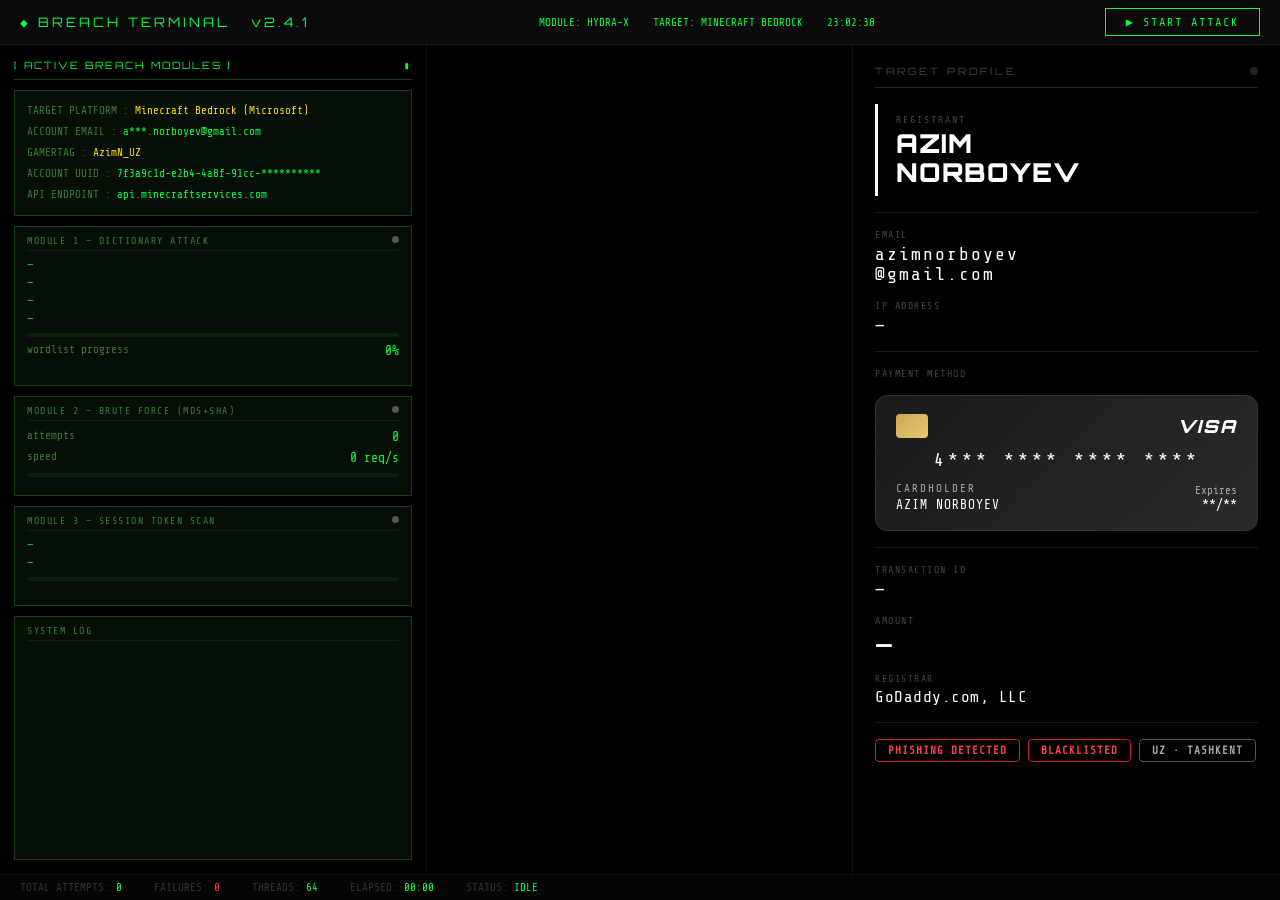
==== Umid/crack_panel.html @ a565247e "Umid: brute force crack panel web app qo'shildi Serial sahna uchun — 3 qismli ekran: chap tomonida M" ====
<!DOCTYPE html>
<html lang="en">
<head>
  <meta charset="UTF-8" />
  <meta name="viewport" content="width=device-width, initial-scale=1.0" />
  <title>BREACH TERMINAL v2.4</title>
  <style>
    @import url('https://fonts.googleapis.com/css2?family=Share+Tech+Mono&family=Orbitron:wght@700;900&display=swap');

    * { margin: 0; padding: 0; box-sizing: border-box; }

    body {
      background: #000;
      color: #00ff41;
      font-family: 'Share Tech Mono', 'Courier New', monospace;
      height: 100vh;
      overflow: hidden;
      display: flex;
      flex-direction: column;
    }

    /* ── TOP BAR ── */
    .topbar {
      background: #0a0a0a;
      border-bottom: 1px solid #1a1a1a;
      padding: 8px 20px;
      display: flex;
      align-items: center;
      justify-content: space-between;
      flex-shrink: 0;
    }

    .topbar-title {
      font-family: 'Orbitron', monospace;
      font-size: 13px;
      color: #00ff41;
      letter-spacing: 3px;
    }

    .topbar-status {
      font-size: 11px;
      color: #555;
      display: flex;
      gap: 24px;
    }

    .topbar-status span { color: #00ff41; }

    .btn-start {
      background: transparent;
      border: 1.5px solid #00ff41;
      color: #00ff41;
      font-family: 'Share Tech Mono', monospace;
      font-size: 12px;
      letter-spacing: 2px;
      padding: 6px 20px;
      cursor: pointer;
      text-transform: uppercase;
      transition: all .2s;
    }
    .btn-start:hover {
      background: #00ff41;
      color: #000;
    }
    .btn-start.running {
      border-color: #ff3333;
      color: #ff3333;
      animation: blink-btn .8s infinite;
    }
    @keyframes blink-btn {
      0%,100% { opacity: 1; }
      50%      { opacity: .5; }
    }

    /* ── MAIN 3-COL ── */
    .main {
      display: flex;
      flex: 1;
      overflow: hidden;
    }

    /* ══════════════════════════════
       LEFT — BRUTE FORCE TERMINAL
    ══════════════════════════════ */
    .panel-left {
      width: 33.33%;
      border-right: 1px solid #111;
      display: flex;
      flex-direction: column;
      overflow: hidden;
      padding: 14px;
      gap: 10px;
    }

    .term-header {
      font-family: 'Orbitron', monospace;
      font-size: 10px;
      letter-spacing: 2px;
      color: #00ff41;
      border-bottom: 1px solid #1a3a1a;
      padding-bottom: 8px;
      display: flex;
      justify-content: space-between;
    }

    .blink { animation: blink 1s step-end infinite; }
    @keyframes blink { 50% { opacity: 0; } }

    /* target info */
    .target-box {
      background: #050f05;
      border: 1px solid #1a3a1a;
      padding: 10px 12px;
      font-size: 11px;
      line-height: 1.9;
    }
    .target-box .lbl { color: #3a7a3a; }
    .target-box .val { color: #00ff41; }
    .target-box .val.hi { color: #ffdd00; }

    /* module boxes */
    .module {
      background: #050f05;
      border: 1px solid #1a3a1a;
      padding: 8px 12px;
      flex: 1;
      overflow: hidden;
      display: flex;
      flex-direction: column;
      gap: 4px;
    }

    .mod-title {
      font-size: 10px;
      color: #3a7a3a;
      letter-spacing: 1.5px;
      border-bottom: 1px solid #112011;
      padding-bottom: 4px;
      margin-bottom: 2px;
      display: flex;
      justify-content: space-between;
    }
    .mod-title .active-dot {
      width: 7px; height: 7px;
      border-radius: 50%;
      background: #555;
      display: inline-block;
      margin-top: 1px;
    }
    .mod-title .active-dot.on { background: #00ff41; animation: pulse-dot 1s infinite; }
    @keyframes pulse-dot {
      0%,100% { box-shadow: 0 0 0 0 rgba(0,255,65,.5); }
      50%      { box-shadow: 0 0 0 4px rgba(0,255,65,0); }
    }

    .pass-line {
      font-size: 12px;
      color: #00cc33;
      overflow: hidden;
      white-space: nowrap;
      text-overflow: ellipsis;
    }
    .pass-line .attempt-num { color: #1a5a1a; margin-right: 6px; }
    .pass-line.fail { color: #cc2222; }
    .pass-line.try  { color: #00ff41; }

    .counter-row {
      display: flex;
      justify-content: space-between;
      font-size: 11px;
      color: #3a7a3a;
      margin-top: 2px;
    }
    .counter-row .num { color: #00ff41; font-size: 13px; }

    /* progress bar */
    .prog-wrap {
      height: 4px;
      background: #0a200a;
      border-radius: 2px;
      overflow: hidden;
      margin-top: 4px;
    }
    .prog-fill {
      height: 100%;
      background: #00ff41;
      border-radius: 2px;
      transition: width .3s linear;
    }
    .prog-fill.red   { background: #ff3333; }
    .prog-fill.yellow { background: #ffdd00; }

    /* log scroll */
    .log-scroll {
      flex: 1;
      overflow: hidden;
      display: flex;
      flex-direction: column-reverse;
    }
    .log-line {
      font-size: 10px;
      line-height: 1.7;
      color: #2a6a2a;
      white-space: nowrap;
      overflow: hidden;
      text-overflow: ellipsis;
    }
    .log-line .ts   { color: #1a4a1a; }
    .log-line.warn  { color: #cc7700; }
    .log-line.error { color: #cc2222; }
    .log-line.ok    { color: #00ff41; }

    /* ══════════════════════
       MIDDLE — EMPTY
    ══════════════════════ */
    .panel-mid {
      width: 33.33%;
      border-right: 1px solid #111;
    }

    /* ══════════════════════
       RIGHT — TARGET CARD
    ══════════════════════ */
    .panel-right {
      width: 33.33%;
      display: flex;
      flex-direction: column;
      padding: 20px 22px;
      gap: 16px;
      overflow-y: auto;
      background: #000;
    }

    .r-header {
      font-family: 'Orbitron', monospace;
      font-size: 10px;
      letter-spacing: 3px;
      color: #444;
      border-bottom: 1px solid #222;
      padding-bottom: 10px;
      display: flex;
      justify-content: space-between;
      align-items: center;
    }

    .r-status-dot {
      width: 8px; height: 8px;
      border-radius: 50%;
      background: #222;
      display: inline-block;
    }
    .r-status-dot.live {
      background: #ff3333;
      animation: pulse-dot 1s infinite;
    }

    .r-name-block {
      border-left: 3px solid #fff;
      padding: 10px 0 10px 18px;
    }

    .r-label {
      font-size: 10px;
      color: #444;
      letter-spacing: 2px;
      text-transform: uppercase;
      margin-bottom: 4px;
    }

    .r-name {
      font-family: 'Orbitron', monospace;
      font-size: 26px;
      font-weight: 900;
      color: #fff;
      line-height: 1.1;
      letter-spacing: 1px;
    }

    .r-divider {
      height: 1px;
      background: #1a1a1a;
    }

    .r-field {
      display: flex;
      flex-direction: column;
      gap: 4px;
    }

    .r-field-label {
      font-size: 10px;
      color: #444;
      letter-spacing: 1.5px;
      text-transform: uppercase;
    }

    .r-field-value {
      font-size: 16px;
      color: #fff;
      font-weight: 500;
      letter-spacing: .5px;
    }

    .r-field-value.mono {
      font-family: 'Share Tech Mono', monospace;
      font-size: 18px;
      letter-spacing: 2px;
    }

    .r-field-value.big {
      font-size: 22px;
      font-family: 'Orbitron', monospace;
      font-weight: 700;
    }

    /* Visa card widget */
    .visa-card {
      background: linear-gradient(135deg, #1a1a1a 0%, #2a2a2a 100%);
      border: 1px solid #333;
      border-radius: 12px;
      padding: 18px 20px;
      display: flex;
      flex-direction: column;
      gap: 12px;
    }

    .visa-top {
      display: flex;
      justify-content: space-between;
      align-items: center;
    }

    .visa-chip {
      width: 32px;
      height: 24px;
      background: linear-gradient(135deg, #c8a951, #e8c971);
      border-radius: 4px;
    }

    .visa-logo {
      font-family: 'Orbitron', monospace;
      font-size: 18px;
      font-weight: 900;
      color: #fff;
      letter-spacing: 2px;
      font-style: italic;
    }

    .visa-number {
      font-family: 'Share Tech Mono', monospace;
      font-size: 18px;
      color: #fff;
      letter-spacing: 4px;
      text-align: center;
    }

    .visa-bottom {
      display: flex;
      justify-content: space-between;
      align-items: flex-end;
    }

    .visa-holder {
      font-size: 11px;
      color: #aaa;
      letter-spacing: 2px;
      text-transform: uppercase;
    }
    .visa-holder span {
      display: block;
      font-size: 13px;
      color: #fff;
      margin-top: 2px;
      letter-spacing: 1px;
    }

    .visa-exp {
      font-size: 11px;
      color: #aaa;
      text-align: right;
    }
    .visa-exp span { display: block; color: #fff; font-size: 13px; }

    .r-tag {
      display: inline-block;
      padding: 4px 12px;
      border-radius: 4px;
      font-size: 11px;
      letter-spacing: 1px;
      font-weight: 600;
    }
    .r-tag.red   { border: 1px solid #cc2222; color: #ff4444; }
    .r-tag.white { border: 1px solid #555; color: #aaa; }

    /* bottom stats bar */
    .stats-bar {
      background: #050505;
      border-top: 1px solid #111;
      padding: 6px 20px;
      display: flex;
      gap: 32px;
      font-size: 11px;
      color: #333;
      flex-shrink: 0;
    }
    .stats-bar .sv { color: #00ff41; }
    .stats-bar .sv.red { color: #ff3333; }
  </style>
</head>
<body>

<!-- TOP BAR -->
<div class="topbar">
  <div class="topbar-title">&#9670; BREACH TERMINAL &nbsp; v2.4.1</div>
  <div class="topbar-status">
    <span>MODULE: HYDRA-X</span>
    <span>TARGET: MINECRAFT BEDROCK</span>
    <span id="ts-time">--:--:--</span>
  </div>
  <button class="btn-start" id="btnStart" onclick="toggleAttack()">&#9654; START ATTACK</button>
</div>

<!-- MAIN -->
<div class="main">

  <!-- ══ LEFT PANEL ══ -->
  <div class="panel-left">

    <div class="term-header">
      <span>[ ACTIVE BREACH MODULES ]</span>
      <span class="blink" id="cursor-blink">&#9646;</span>
    </div>

    <!-- target -->
    <div class="target-box">
      <div><span class="lbl">TARGET PLATFORM  : </span><span class="val hi">Minecraft Bedrock (Microsoft)</span></div>
      <div><span class="lbl">ACCOUNT EMAIL    : </span><span class="val">a***.norboyev@gmail.com</span></div>
      <div><span class="lbl">GAMERTAG         : </span><span class="val hi">AzimN_UZ</span></div>
      <div><span class="lbl">ACCOUNT UUID     : </span><span class="val">7f3a9c1d-e2b4-4a8f-91cc-**********</span></div>
      <div><span class="lbl">API ENDPOINT     : </span><span class="val">api.minecraftservices.com</span></div>
    </div>

    <!-- module 1: dictionary attack -->
    <div class="module" style="max-height:160px">
      <div class="mod-title">
        <span>MODULE 1 — DICTIONARY ATTACK</span>
        <span class="active-dot" id="dot0"></span>
      </div>
      <div class="pass-line" id="pw0">—</div>
      <div class="pass-line" id="pw1">—</div>
      <div class="pass-line" id="pw2">—</div>
      <div class="pass-line" id="pw3">—</div>
      <div class="prog-wrap"><div class="prog-fill" id="dict-bar" style="width:0%"></div></div>
      <div class="counter-row">
        <span>wordlist progress</span>
        <span class="num" id="dict-pct">0%</span>
      </div>
    </div>

    <!-- module 2: brute force counter -->
    <div class="module" style="max-height:100px">
      <div class="mod-title">
        <span>MODULE 2 — BRUTE FORCE (MD5+SHA)</span>
        <span class="active-dot" id="dot1"></span>
      </div>
      <div class="counter-row">
        <span>attempts</span>
        <span class="num" id="bf-count">0</span>
      </div>
      <div class="counter-row">
        <span>speed</span>
        <span class="num" id="bf-speed">0 req/s</span>
      </div>
      <div class="prog-wrap"><div class="prog-fill yellow" id="bf-bar" style="width:0%"></div></div>
    </div>

    <!-- module 3: API token scan -->
    <div class="module" style="max-height:100px">
      <div class="mod-title">
        <span>MODULE 3 — SESSION TOKEN SCAN</span>
        <span class="active-dot" id="dot2"></span>
      </div>
      <div class="pass-line" id="tok0">—</div>
      <div class="pass-line" id="tok1">—</div>
      <div class="prog-wrap"><div class="prog-fill red" id="tok-bar" style="width:0%"></div></div>
    </div>

    <!-- event log -->
    <div class="module" style="flex:1">
      <div class="mod-title"><span>SYSTEM LOG</span></div>
      <div class="log-scroll" id="logScroll"></div>
    </div>

  </div>

  <!-- ══ MIDDLE PANEL (empty) ══ -->
  <div class="panel-mid"></div>

  <!-- ══ RIGHT PANEL ══ -->
  <div class="panel-right">

    <div class="r-header">
      <span>TARGET PROFILE</span>
      <span><span class="r-status-dot" id="r-dot"></span></span>
    </div>

    <div class="r-name-block">
      <div class="r-label">Registrant</div>
      <div class="r-name">AZIM<br>NORBOYEV</div>
    </div>

    <div class="r-divider"></div>

    <div class="r-field">
      <div class="r-field-label">Email</div>
      <div class="r-field-value mono">azimnorboyev<br>@gmail.com</div>
    </div>

    <div class="r-field">
      <div class="r-field-label">IP Address</div>
      <div class="r-field-value mono" id="r-ip">—</div>
    </div>

    <div class="r-divider"></div>

    <!-- VISA CARD -->
    <div class="r-field-label">Payment Method</div>
    <div class="visa-card">
      <div class="visa-top">
        <div class="visa-chip"></div>
        <div class="visa-logo">VISA</div>
      </div>
      <div class="visa-number" id="r-cardnum">4*** **** **** ****</div>
      <div class="visa-bottom">
        <div class="visa-holder">
          Cardholder
          <span>AZIM NORBOYEV</span>
        </div>
        <div class="visa-exp">
          Expires
          <span id="r-exp">**/**</span>
        </div>
      </div>
    </div>

    <div class="r-divider"></div>

    <div class="r-field">
      <div class="r-field-label">Transaction ID</div>
      <div class="r-field-value mono" id="r-txid">—</div>
    </div>

    <div class="r-field">
      <div class="r-field-label">Amount</div>
      <div class="r-field-value big" id="r-amount">—</div>
    </div>

    <div class="r-field">
      <div class="r-field-label">Registrar</div>
      <div class="r-field-value">GoDaddy.com, LLC</div>
    </div>

    <div class="r-divider"></div>

    <div style="display:flex; gap:8px; flex-wrap:wrap;">
      <span class="r-tag red">PHISHING DETECTED</span>
      <span class="r-tag red">BLACKLISTED</span>
      <span class="r-tag white">UZ · TASHKENT</span>
    </div>

  </div>

</div>

<!-- STATS BAR -->
<div class="stats-bar">
  <span>TOTAL ATTEMPTS: <span class="sv" id="s-attempts">0</span></span>
  <span>FAILURES: <span class="sv red" id="s-fails">0</span></span>
  <span>THREADS: <span class="sv">64</span></span>
  <span>ELAPSED: <span class="sv" id="s-elapsed">00:00</span></span>
  <span>STATUS: <span class="sv" id="s-status">IDLE</span></span>
</div>

<script>
  /* ── state ── */
  let running = false;
  let timers  = [];
  let startTs = 0;
  let attempts = 0, fails = 0;
  let dictPct  = 0, bfPct = 0, tokPct = 0;
  let bfCount  = 0;
  let elapsed  = 0;
  let logLines = [];

  /* ── word lists ── */
  const words = [
    'azim1234','norboyev2024','minecraft123','Azim@2024','password1',
    'qwerty123','admin123','Norboyev!','azimgamer','AzimUZ_1',
    'dragon2024','letmein!','Minecraft1','toshkent01','123456789',
    'azimboy','test1234','Bedrock2024','gamer@123','UZgamer',
    'AzimN2024','secure99','P@ssw0rd!','gameboy99','Azim_N_uz',
    'Norboyev99','xXazimXx','minecraft!1','2024Azim!','uz_player',
    'mypassword','ilovegames','bedrock123','MsAzim2024','login2024',
    'changeme!','hello1234','Qwerty!123','gamertag1','UzbekGamer',
  ];

  const tokens = [
    'eyJhbGciOiJIUzI1NiIsInR5cCI6IkpXVCJ9.eyJzdWIiOiI3ZjNh...',
    'Bearer mc_token_7a2f91cc_b3e4d5f6_a1b2c3d4e5f6...',
    'session=8f2a1b3c4d5e6f7a; domain=.minecraft.net',
    'access_token=ya29.A0ARrdaM7xB2cD3eF4gH5iJ6kL7mN8...',
    'X-Auth-Token: 9a8b7c6d-5e4f-3a2b-1c0d-e9f8a7b6c5d4',
    'mc_session_id=TOKEN_3f2a1b4c5d6e7f8a9b0c1d2e3f...',
  ];

  const logMsgs = [
    ['ok',   'Connection established → api.minecraftservices.com:443'],
    ['warn', 'Rate limit warning — throttling to 48 req/s'],
    ['ok',   'TLS fingerprint spoofed → JA3: 771,49195,0,23-65281'],
    [null,   'Switching wordlist chunk 14/87...'],
    ['warn', 'HTTP 429 received — rotating proxy...'],
    [null,   'Proxy rotated → 185.220.101.47:9050'],
    [null,   'Injecting custom headers: X-Forwarded-For spoof'],
    ['warn', 'CAPTCHA challenge detected — bypassing...'],
    ['ok',   'CAPTCHA bypass success (2captcha API)'],
    [null,   'Resuming attack from checkpoint 47,821'],
    [null,   'Scanning token expiry window...'],
    ['warn', 'Account lockout threshold near — cooling 4s'],
    [null,   'IP rotated → pool 91.108.4.x (Telegram DC)'],
    ['ok',   'New session cookie harvested'],
    [null,   'Attempting credential stuffing batch #31'],
    [null,   'Wordlist: rockyou.txt progress 61%'],
    ['warn', 'Unexpected 503 — retrying in 2s'],
    [null,   'Thread pool healthy: 64/64 active'],
    [null,   'Hash comparison: MD5 batch #8,241 done'],
  ];

  /* ── helpers ── */
  function randInt(a,b) { return Math.floor(Math.random()*(b-a+1))+a; }
  function randHex(n) {
    let s=''; for(let i=0;i<n;i++) s+='0123456789abcdef'[randInt(0,15)];
    return s;
  }
  function randIp() {
    return [185,91,46,78,213][randInt(0,4)]+'.'+randInt(10,220)+'.'+randInt(10,220)+'.'+randInt(2,250);
  }
  function pad2(n) { return String(n).padStart(2,'0'); }
  function nowTime() {
    const d=new Date(); return pad2(d.getHours())+':'+pad2(d.getMinutes())+':'+pad2(d.getSeconds());
  }

  /* ── populate static right panel ── */
  function populateRight() {
    const prefix = '4' + randInt(100,999);
    const suffix = randInt(1000,9999);
    document.getElementById('r-cardnum').textContent = prefix + ' **** **** ' + suffix;
    document.getElementById('r-ip').textContent      = randIp();
    document.getElementById('r-exp').textContent     = pad2(randInt(1,12)) + '/' + randInt(26,29);
    document.getElementById('r-txid').textContent    = 'TXN-' + randHex(8).toUpperCase();
    document.getElementById('r-amount').textContent  = '$' + randInt(9,14) + '.99 USD';
    document.getElementById('r-dot').classList.add('live');
  }

  /* ── clock ── */
  function tickClock() {
    document.getElementById('ts-time').textContent = nowTime();
  }

  /* ── add log line ── */
  function addLog(type, msg) {
    const ts = nowTime();
    const div = document.createElement('div');
    div.className = 'log-line' + (type ? ' '+type : '');
    div.textContent = '['+ts+'] ' + msg;
    const scroll = document.getElementById('logScroll');
    scroll.insertBefore(div, scroll.firstChild);
    while (scroll.children.length > 12) scroll.removeChild(scroll.lastChild);
  }

  /* ── toggle attack ── */
  function toggleAttack() {
    if (!running) startAttack(); else stopAttack();
  }

  function stopAttack() {
    running = false;
    timers.forEach(t => clearInterval(t));
    timers = [];
    const btn = document.getElementById('btnStart');
    btn.textContent = '▶ START ATTACK';
    btn.classList.remove('running');
    document.getElementById('s-status').textContent = 'STOPPED';
    ['dot0','dot1','dot2'].forEach(id => document.getElementById(id).classList.remove('on'));
  }

  function startAttack() {
    running = true;
    startTs = Date.now();
    populateRight();
    ['dot0','dot1','dot2'].forEach(id => document.getElementById(id).classList.add('on'));

    const btn = document.getElementById('btnStart');
    btn.textContent = '■ STOP';
    btn.classList.add('running');
    document.getElementById('s-status').textContent = 'RUNNING';

    addLog('ok',  'Attack initialized — target locked');
    addLog(null, 'Loading wordlists: rockyou.txt, custom_uz.txt');
    addLog(null,  'Spawning 64 threads...');

    /* DICT ATTACK — fast password cycling */
    let wi = 0;
    timers.push(setInterval(() => {
      if (!running) return;
      const lines = ['pw0','pw1','pw2','pw3'];
      lines.forEach((id, i) => {
        const w = words[(wi + i) % words.length];
        const el = document.getElementById(id);
        el.className = 'pass-line ' + (Math.random() < .08 ? 'fail' : 'try');
        el.textContent = '>> TRYING: ' + w + (Math.random()<.08 ? '  [FAIL]':'');
      });
      wi = (wi + 4) % words.length;
      dictPct = Math.min(100, dictPct + Math.random() * .18);
      document.getElementById('dict-bar').style.width = dictPct + '%';
      document.getElementById('dict-pct').textContent = Math.floor(dictPct) + '%';
    }, 90));

    /* BRUTE FORCE counter */
    timers.push(setInterval(() => {
      if (!running) return;
      const inc = randInt(280, 520);
      bfCount += inc;
      attempts += inc;
      fails    += Math.floor(inc * .998);
      bfPct = Math.min(100, bfPct + Math.random() * .09);
      document.getElementById('bf-count').textContent = bfCount.toLocaleString();
      document.getElementById('bf-speed').textContent = randInt(380,560) + ' req/s';
      document.getElementById('bf-bar').style.width = bfPct + '%';
      document.getElementById('s-attempts').textContent = attempts.toLocaleString();
      document.getElementById('s-fails').textContent    = fails.toLocaleString();
    }, 200));

    /* TOKEN SCAN */
    let ti = 0;
    timers.push(setInterval(() => {
      if (!running) return;
      const t = tokens[ti % tokens.length];
      document.getElementById('tok0').textContent = '>> ' + t.substring(0, 55) + '...';
      document.getElementById('tok1').textContent = '   HASH: sha256:' + randHex(16) + '... [testing]';
      tokPct = Math.min(100, tokPct + Math.random() * .12);
      document.getElementById('tok-bar').style.width = tokPct + '%';
      ti++;
    }, 300));

    /* EVENT LOG */
    let li = 0;
    timers.push(setInterval(() => {
      if (!running) return;
      const [type, msg] = logMsgs[li % logMsgs.length];
      addLog(type, msg);
      li++;
    }, randInt(900, 1800)));

    /* ELAPSED TIMER */
    timers.push(setInterval(() => {
      if (!running) return;
      elapsed++;
      const m = Math.floor(elapsed/60), s = elapsed%60;
      document.getElementById('s-elapsed').textContent = pad2(m)+':'+pad2(s);
    }, 1000));
  }

  /* ── clock tick ── */
  setInterval(tickClock, 1000);
  tickClock();
</script>
</body>
</html>
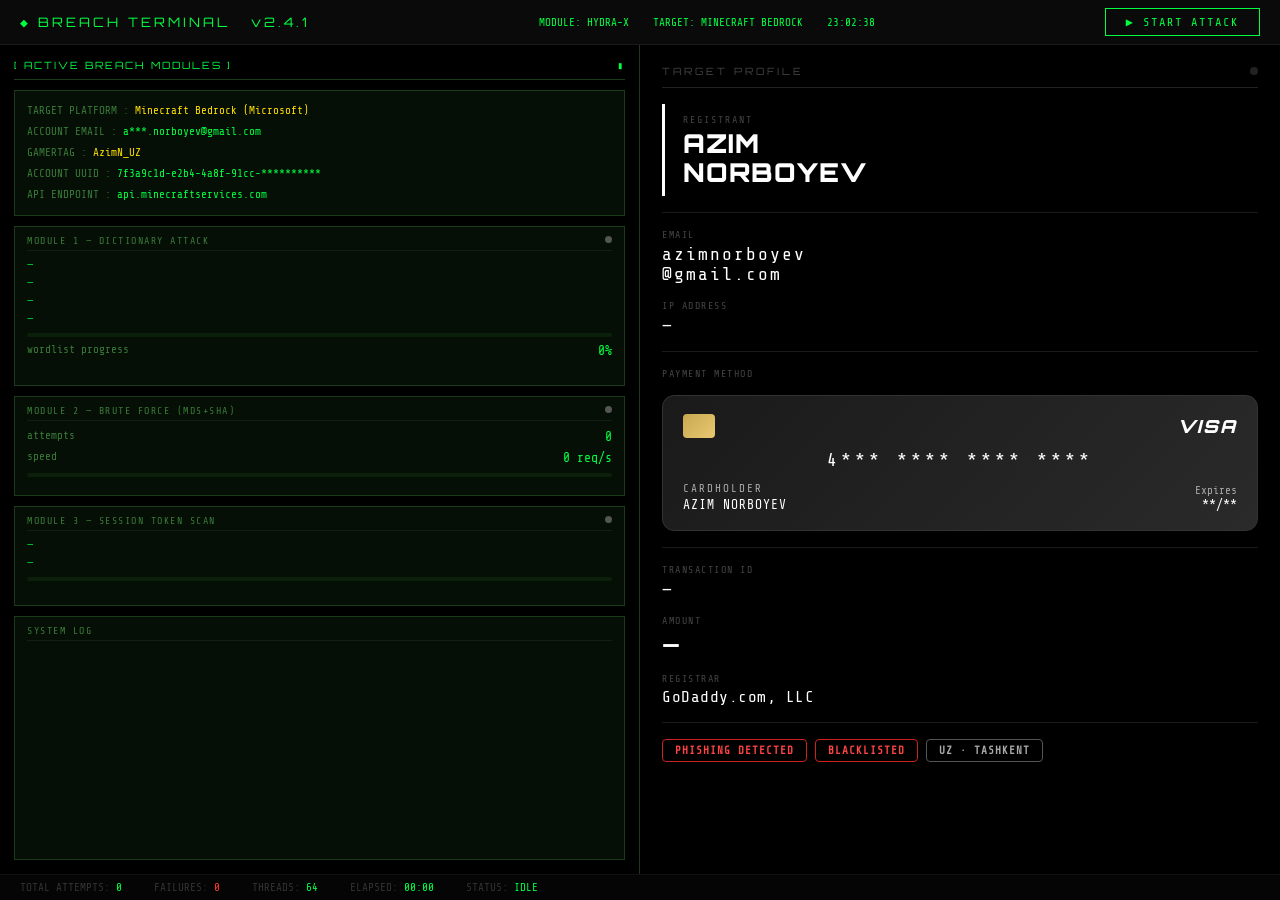
==== commit 8b162949: "Umid: crack panel layout o'zgartirildi — 2 ustunli Bo'sh o'rta panel olib tashlandi, brute force va " ====
--- a/Umid/crack_panel.html
+++ b/Umid/crack_panel.html
@@ -83,8 +83,8 @@
        LEFT — BRUTE FORCE TERMINAL
     ══════════════════════════════ */
     .panel-left {
-      width: 33.33%;
-      border-right: 1px solid #111;
+      width: 50%;
+      border-right: 1px solid #1a3a1a;
       display: flex;
       flex-direction: column;
       overflow: hidden;
@@ -211,18 +211,10 @@
     .log-line.ok    { color: #00ff41; }
 
     /* ══════════════════════
-       MIDDLE — EMPTY
-    ══════════════════════ */
-    .panel-mid {
-      width: 33.33%;
-      border-right: 1px solid #111;
-    }
-
-    /* ══════════════════════
        RIGHT — TARGET CARD
     ══════════════════════ */
     .panel-right {
-      width: 33.33%;
+      width: 50%;
       display: flex;
       flex-direction: column;
       padding: 20px 22px;
@@ -492,9 +484,6 @@
     </div>
 
   </div>
-
-  <!-- ══ MIDDLE PANEL (empty) ══ -->
-  <div class="panel-mid"></div>
 
   <!-- ══ RIGHT PANEL ══ -->
   <div class="panel-right">
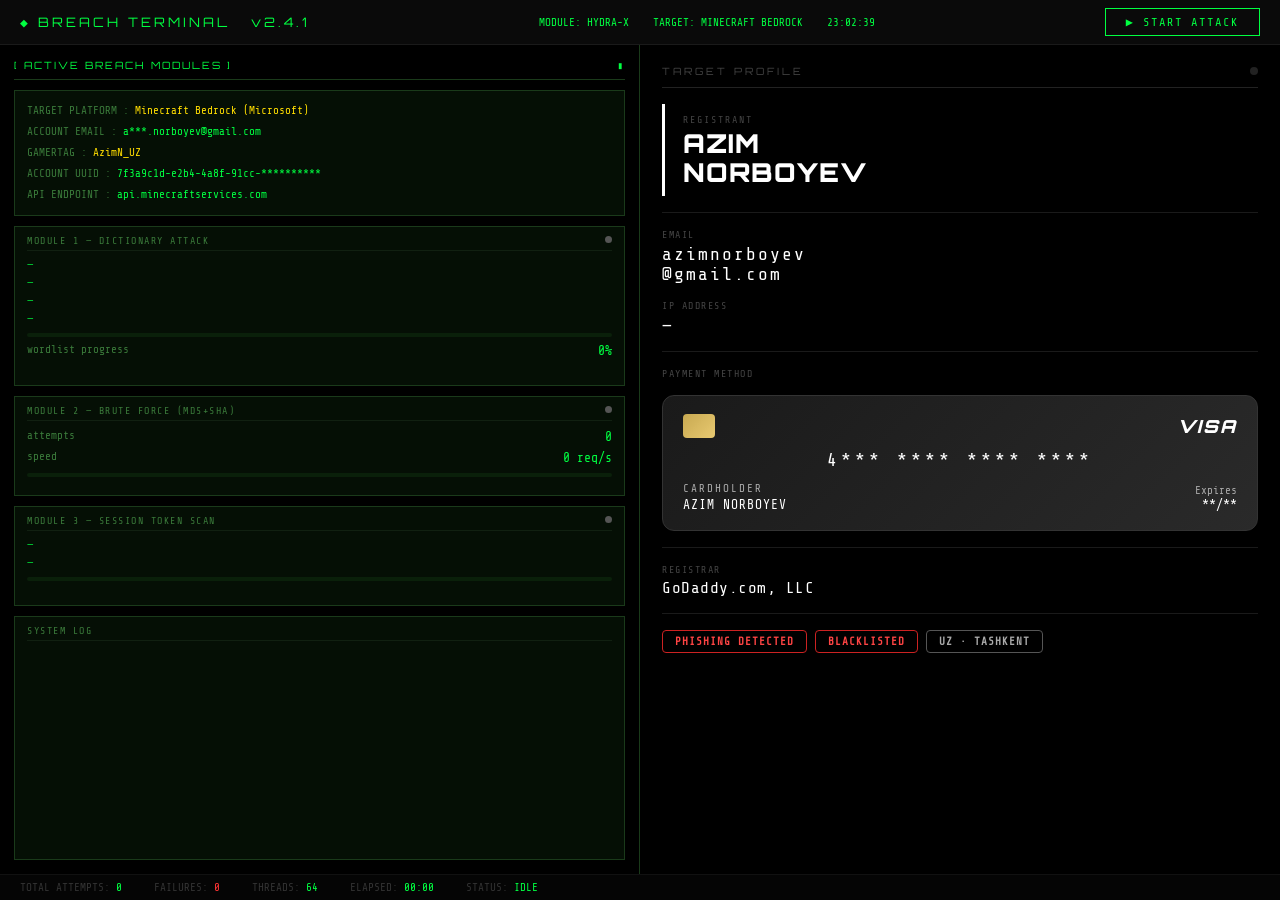
==== commit e75a8e13: "Umid: crack panel — transaction ID va amount olib tashlandi Co-Authored-By: Claude Sonnet 4.6 <norep" ====
--- a/Umid/crack_panel.html
+++ b/Umid/crack_panel.html
@@ -533,16 +533,6 @@
     </div>
 
     <div class="r-divider"></div>
-
-    <div class="r-field">
-      <div class="r-field-label">Transaction ID</div>
-      <div class="r-field-value mono" id="r-txid">—</div>
-    </div>
-
-    <div class="r-field">
-      <div class="r-field-label">Amount</div>
-      <div class="r-field-value big" id="r-amount">—</div>
-    </div>
 
     <div class="r-field">
       <div class="r-field-label">Registrar</div>
@@ -645,8 +635,6 @@
     document.getElementById('r-cardnum').textContent = prefix + ' **** **** ' + suffix;
     document.getElementById('r-ip').textContent      = randIp();
     document.getElementById('r-exp').textContent     = pad2(randInt(1,12)) + '/' + randInt(26,29);
-    document.getElementById('r-txid').textContent    = 'TXN-' + randHex(8).toUpperCase();
-    document.getElementById('r-amount').textContent  = '$' + randInt(9,14) + '.99 USD';
     document.getElementById('r-dot').classList.add('live');
   }
 
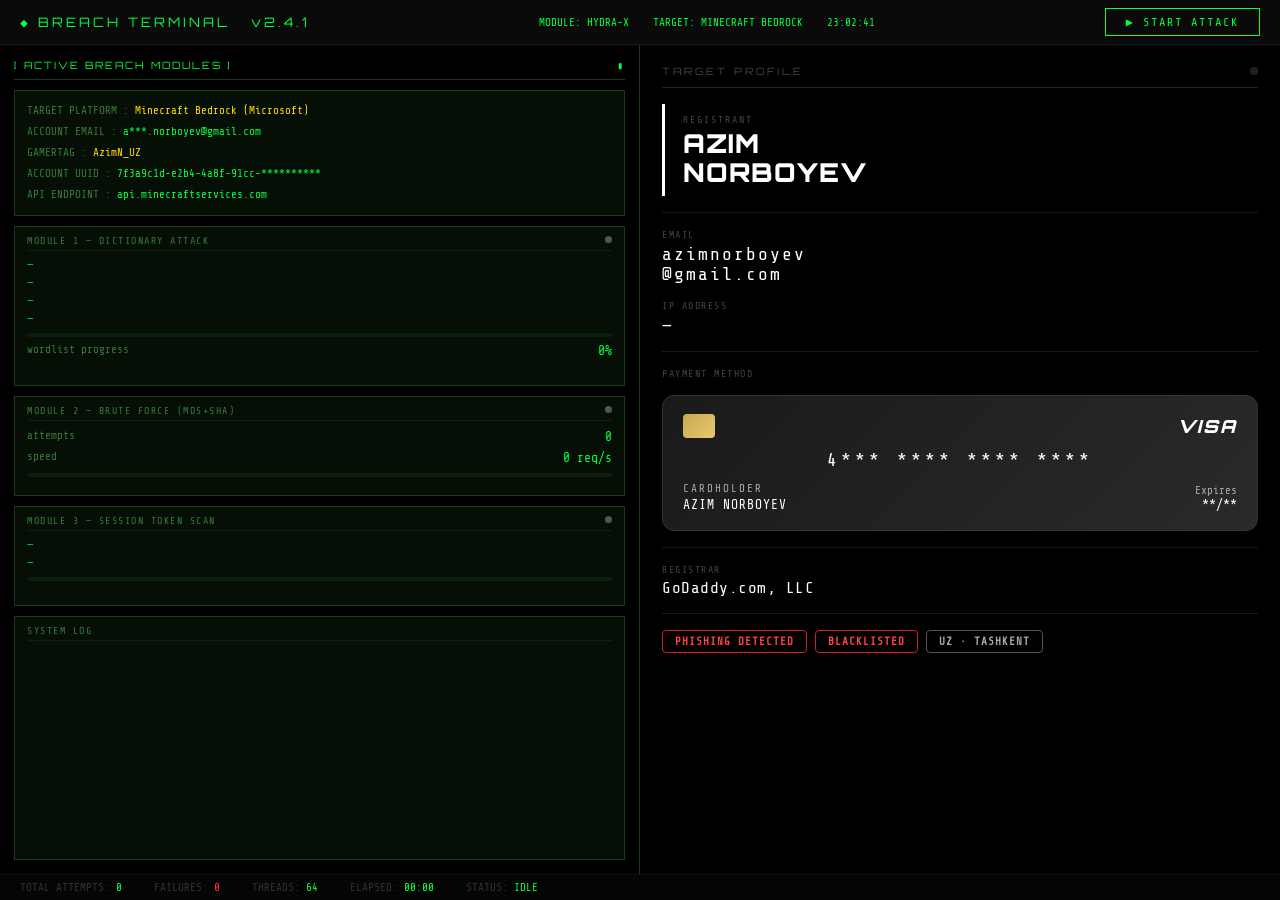
==== commit 86a23746: "Umid: modul 1 to'lganda Minecraft skinlar paydo bo'ladi 5 ta CSS pixel art skin card — AzimN_UZ, Azi" ====
--- a/Umid/crack_panel.html
+++ b/Umid/crack_panel.html
@@ -397,6 +397,98 @@
     }
     .stats-bar .sv { color: #00ff41; }
     .stats-bar .sv.red { color: #ff3333; }
+
+    /* ── SKINS SECTION ── */
+    .skins-section {
+      display: none;
+      flex-direction: column;
+      gap: 12px;
+      border-top: 1px solid #1a3a1a;
+      padding-top: 14px;
+      margin-top: 4px;
+      animation: fadeIn .5s ease;
+    }
+    @keyframes fadeIn { from { opacity:0; transform:translateY(10px); } to { opacity:1; transform:translateY(0); } }
+
+    .skins-header {
+      font-family: 'Orbitron', monospace;
+      font-size: 10px;
+      color: #00ff41;
+      letter-spacing: 2px;
+      display: flex;
+      align-items: center;
+      gap: 8px;
+    }
+    .skins-header::before {
+      content: '';
+      display: inline-block;
+      width: 8px; height: 8px;
+      background: #00ff41;
+      border-radius: 50%;
+      animation: pulse-dot 1s infinite;
+    }
+
+    .skins-grid {
+      display: flex;
+      gap: 10px;
+      flex-wrap: wrap;
+    }
+
+    .skin-card {
+      display: flex;
+      flex-direction: column;
+      align-items: center;
+      gap: 6px;
+      opacity: 0;
+      transform: translateY(10px) scale(.85);
+      transition: opacity .4s, transform .4s, box-shadow .3s;
+    }
+    .skin-card.visible { opacity: 1; transform: translateY(0) scale(1); }
+
+    .skin-face {
+      width: 64px;
+      height: 64px;
+      border: 2px solid #1a3a1a;
+      box-shadow: 0 0 10px rgba(0,255,65,.12);
+      overflow: hidden;
+      transition: box-shadow .3s, border-color .3s;
+      position: relative;
+    }
+    .skin-face svg { display: block; width: 64px; height: 64px; }
+    .skin-card:hover .skin-face {
+      box-shadow: 0 0 22px rgba(0,255,65,.55);
+      border-color: #00ff41;
+    }
+    /* scanline overlay on each face */
+    .skin-face::after {
+      content: '';
+      position: absolute;
+      inset: 0;
+      background: repeating-linear-gradient(0deg, transparent, transparent 3px, rgba(0,0,0,.18) 3px, rgba(0,0,0,.18) 4px);
+      pointer-events: none;
+    }
+
+    .skin-name {
+      font-size: 10px;
+      color: #00cc33;
+      letter-spacing: .8px;
+      text-align: center;
+      max-width: 70px;
+      overflow: hidden;
+      text-overflow: ellipsis;
+      white-space: nowrap;
+    }
+
+    .skin-badge {
+      font-size: 9px;
+      padding: 2px 7px;
+      border-radius: 3px;
+      letter-spacing: 1px;
+      font-weight: 700;
+      text-transform: uppercase;
+    }
+    .skin-badge.premium { border: 1px solid #ffdd00; color: #ffdd00; }
+    .skin-badge.cracked { border: 1px solid #00ff41; color: #00ff41; }
   </style>
 </head>
 <body>
@@ -545,6 +637,12 @@
       <span class="r-tag red">PHISHING DETECTED</span>
       <span class="r-tag red">BLACKLISTED</span>
       <span class="r-tag white">UZ · TASHKENT</span>
+    </div>
+
+    <!-- SKINS — shown when Module 1 reaches 100% -->
+    <div class="skins-section" id="skinsSection">
+      <div class="skins-header" id="skinsHeader">ACCOUNTS COMPROMISED — 0 FOUND</div>
+      <div class="skins-grid" id="skinsGrid"></div>
     </div>
 
   </div>
@@ -614,6 +712,72 @@
     [null,   'Hash comparison: MD5 batch #8,241 done'],
   ];
 
+  /* ── skin pixel art ── */
+  function shade(hex, amt) {
+    const n = parseInt(hex.slice(1), 16);
+    const r = Math.min(255, Math.max(0, (n>>16)+amt));
+    const g = Math.min(255, Math.max(0, ((n>>8)&0xff)+amt));
+    const b = Math.min(255, Math.max(0, (n&0xff)+amt));
+    return '#'+((1<<24)+(r<<16)+(g<<8)+b).toString(16).slice(1);
+  }
+
+  function makeFaceSvg(sk, hr, mt) {
+    const ns = shade(sk, -18);
+    return `<svg xmlns="http://www.w3.org/2000/svg" width="64" height="64" viewBox="0 0 8 8" style="image-rendering:pixelated;display:block">
+      <rect width="8" height="8" fill="${sk}"/>
+      <rect x="0" y="0" width="8" height="2" fill="${hr}"/>
+      <rect x="1" y="2" width="2" height="1" fill="${hr}"/>
+      <rect x="5" y="2" width="2" height="1" fill="${hr}"/>
+      <rect x="1" y="3" width="2" height="2" fill="#f0f0f0"/>
+      <rect x="5" y="3" width="2" height="2" fill="#f0f0f0"/>
+      <rect x="1" y="3" width="1" height="1" fill="#1a1008"/>
+      <rect x="5" y="3" width="1" height="1" fill="#1a1008"/>
+      <rect x="3" y="4" width="2" height="1" fill="${ns}"/>
+      <rect x="1" y="6" width="1" height="1" fill="${mt}"/>
+      <rect x="2" y="6" width="4" height="1" fill="${mt}"/>
+      <rect x="6" y="6" width="1" height="1" fill="${mt}"/>
+      <rect x="2" y="7" width="4" height="1" fill="${mt}"/>
+    </svg>`;
+  }
+
+  const skinAccounts = [
+    { name:'AzimN_UZ',    badge:'PREMIUM', svg: makeFaceSvg('#c8a96b','#3d2b1f','#6b3d28') },
+    { name:'Azim_Pro',    badge:'PREMIUM', svg: makeFaceSvg('#d4a47a','#5c2e00','#8b4513') },
+    { name:'xAzim_x',     badge:'CRACKED', svg: makeFaceSvg('#8b6348','#1a0a00','#4a2010') },
+    { name:'AzimBedrock', badge:'PREMIUM', svg: makeFaceSvg('#c8a96b','#1a1a6a','#3d2b1f') },
+    { name:'NorboyevMC',  badge:'CRACKED', svg: makeFaceSvg('#e0b87a','#2d4a1e','#6b3d28') },
+  ];
+
+  let dictTriggered = false;
+
+  function showSkins() {
+    if (dictTriggered) return;
+    dictTriggered = true;
+    addLog('ok', '>>> CREDENTIAL MATCH FOUND — AzimN_UZ');
+    addLog('ok', '>>> Pulling linked Minecraft accounts...');
+    addLog('ok', '>>> 5 accounts compromised. Extracting skins...');
+
+    const section = document.getElementById('skinsSection');
+    section.style.display = 'flex';
+
+    const grid = document.getElementById('skinsGrid');
+    grid.innerHTML = '';
+
+    skinAccounts.forEach((acct, i) => {
+      const card = document.createElement('div');
+      card.className = 'skin-card';
+      card.innerHTML = `<div class="skin-face">${acct.svg}</div>
+        <div class="skin-name">${acct.name}</div>
+        <div class="skin-badge ${acct.badge.toLowerCase()}">${acct.badge}</div>`;
+      grid.appendChild(card);
+      setTimeout(() => {
+        card.classList.add('visible');
+        document.getElementById('skinsHeader').textContent =
+          'ACCOUNTS COMPROMISED — ' + (i+1) + ' FOUND';
+      }, 300 + i * 350);
+    });
+  }
+
   /* ── helpers ── */
   function randInt(a,b) { return Math.floor(Math.random()*(b-a+1))+a; }
   function randHex(n) {
@@ -697,9 +861,10 @@
         el.textContent = '>> TRYING: ' + w + (Math.random()<.08 ? '  [FAIL]':'');
       });
       wi = (wi + 4) % words.length;
-      dictPct = Math.min(100, dictPct + Math.random() * .18);
+      dictPct = Math.min(100, dictPct + Math.random() * .38);
       document.getElementById('dict-bar').style.width = dictPct + '%';
       document.getElementById('dict-pct').textContent = Math.floor(dictPct) + '%';
+      if (dictPct >= 100 && !dictTriggered) showSkins();
     }, 90));
 
     /* BRUTE FORCE counter */
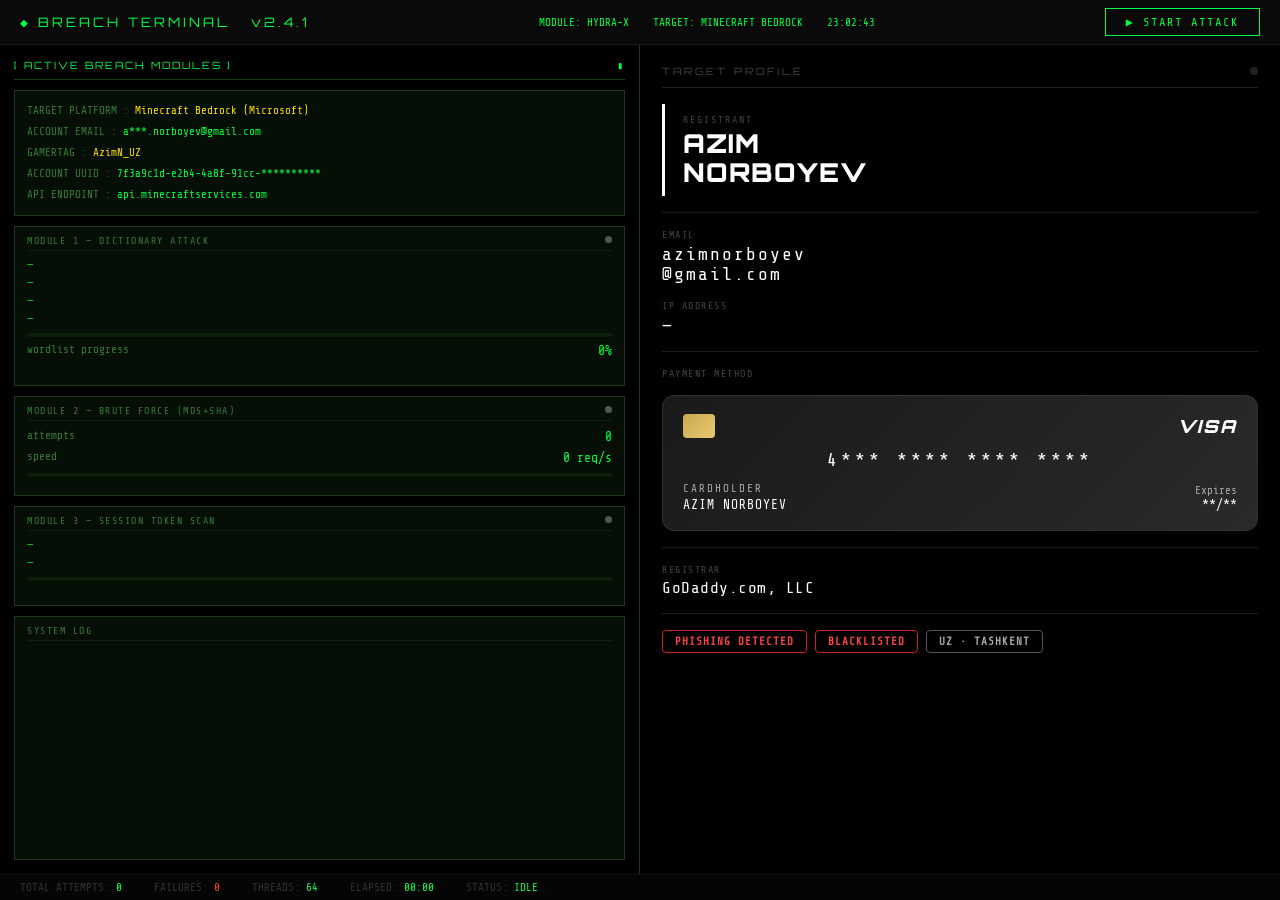
==== commit c0e1d3d5: "Umid: 5 ta unique Minecraft skin dizayni — marketplace stil BlackGlitch (cyan ko'z, glitch animatsiy" ====
--- a/Umid/crack_panel.html
+++ b/Umid/crack_panel.html
@@ -430,7 +430,7 @@
 
     .skins-grid {
       display: flex;
-      gap: 10px;
+      gap: 18px;
       flex-wrap: wrap;
     }
 
@@ -446,15 +446,15 @@
     .skin-card.visible { opacity: 1; transform: translateY(0) scale(1); }
 
     .skin-face {
-      width: 64px;
-      height: 64px;
+      width: 72px;
+      height: 72px;
       border: 2px solid #1a3a1a;
       box-shadow: 0 0 10px rgba(0,255,65,.12);
       overflow: hidden;
       transition: box-shadow .3s, border-color .3s;
       position: relative;
     }
-    .skin-face svg { display: block; width: 64px; height: 64px; }
+    .skin-face svg { display: block; width: 72px; height: 72px; }
     .skin-card:hover .skin-face {
       box-shadow: 0 0 22px rgba(0,255,65,.55);
       border-color: #00ff41;
@@ -489,6 +489,19 @@
     }
     .skin-badge.premium { border: 1px solid #ffdd00; color: #ffdd00; }
     .skin-badge.cracked { border: 1px solid #00ff41; color: #00ff41; }
+
+    /* glitch animation for Black Glitch skin */
+    .glitch-skin {
+      animation: glitch-fx 3.5s infinite;
+    }
+    @keyframes glitch-fx {
+      0%,87%,100% { filter:none; transform:none; }
+      88%  { filter:hue-rotate(90deg) brightness(2); transform:translateX(2px); }
+      89%  { filter:hue-rotate(-90deg) brightness(.7); transform:translateX(-2px); }
+      90%  { filter:none; transform:none; }
+      93%  { filter:hue-rotate(180deg) saturate(4) brightness(1.5); transform:translateX(1px) skewX(3deg); }
+      94%  { filter:none; transform:none; }
+    }
   </style>
 </head>
 <body>
@@ -713,39 +726,87 @@
   ];
 
   /* ── skin pixel art ── */
-  function shade(hex, amt) {
-    const n = parseInt(hex.slice(1), 16);
-    const r = Math.min(255, Math.max(0, (n>>16)+amt));
-    const g = Math.min(255, Math.max(0, ((n>>8)&0xff)+amt));
-    const b = Math.min(255, Math.max(0, (n&0xff)+amt));
-    return '#'+((1<<24)+(r<<16)+(g<<8)+b).toString(16).slice(1);
-  }
-
-  function makeFaceSvg(sk, hr, mt) {
-    const ns = shade(sk, -18);
-    return `<svg xmlns="http://www.w3.org/2000/svg" width="64" height="64" viewBox="0 0 8 8" style="image-rendering:pixelated;display:block">
-      <rect width="8" height="8" fill="${sk}"/>
-      <rect x="0" y="0" width="8" height="2" fill="${hr}"/>
-      <rect x="1" y="2" width="2" height="1" fill="${hr}"/>
-      <rect x="5" y="2" width="2" height="1" fill="${hr}"/>
-      <rect x="1" y="3" width="2" height="2" fill="#f0f0f0"/>
-      <rect x="5" y="3" width="2" height="2" fill="#f0f0f0"/>
-      <rect x="1" y="3" width="1" height="1" fill="#1a1008"/>
-      <rect x="5" y="3" width="1" height="1" fill="#1a1008"/>
-      <rect x="3" y="4" width="2" height="1" fill="${ns}"/>
-      <rect x="1" y="6" width="1" height="1" fill="${mt}"/>
-      <rect x="2" y="6" width="4" height="1" fill="${mt}"/>
-      <rect x="6" y="6" width="1" height="1" fill="${mt}"/>
-      <rect x="2" y="7" width="4" height="1" fill="${mt}"/>
-    </svg>`;
-  }
+  const SVG_OPEN = `<svg xmlns="http://www.w3.org/2000/svg" width="72" height="72" viewBox="0 0 8 8" style="image-rendering:pixelated;display:block">`;
+  const SVG_CLOSE = `</svg>`;
 
   const skinAccounts = [
-    { name:'AzimN_UZ',    badge:'PREMIUM', svg: makeFaceSvg('#c8a96b','#3d2b1f','#6b3d28') },
-    { name:'Azim_Pro',    badge:'PREMIUM', svg: makeFaceSvg('#d4a47a','#5c2e00','#8b4513') },
-    { name:'xAzim_x',     badge:'CRACKED', svg: makeFaceSvg('#8b6348','#1a0a00','#4a2010') },
-    { name:'AzimBedrock', badge:'PREMIUM', svg: makeFaceSvg('#c8a96b','#1a1a6a','#3d2b1f') },
-    { name:'NorboyevMC',  badge:'CRACKED', svg: makeFaceSvg('#e0b87a','#2d4a1e','#6b3d28') },
+    {
+      name: 'BlackGlitch', badge: 'PREMIUM', glitch: true,
+      svg: SVG_OPEN +
+        `<rect width="8" height="8" fill="#111111"/>` +
+        `<rect x="0" y="0" width="8" height="2" fill="#000033"/>` +
+        `<rect x="0" y="2" width="3" height="1" fill="#000033"/>` +
+        `<rect x="5" y="2" width="3" height="1" fill="#000033"/>` +
+        `<rect x="1" y="3" width="2" height="2" fill="#00ffff"/>` +
+        `<rect x="5" y="3" width="2" height="2" fill="#00ffff"/>` +
+        `<rect x="5" y="3" width="1" height="1" fill="#ff00ff"/>` +
+        `<rect x="0" y="5" width="8" height="1" fill="#00ffff" opacity=".12"/>` +
+        `<rect x="3" y="4" width="2" height="1" fill="#0a0a0a"/>` +
+        `<rect x="2" y="6" width="4" height="1" fill="#001133"/>` +
+        SVG_CLOSE
+    },
+    {
+      name: 'BlueJeans', badge: 'PREMIUM', glitch: false,
+      svg: SVG_OPEN +
+        `<rect width="8" height="8" fill="#d4a47a"/>` +
+        `<rect x="0" y="0" width="8" height="2" fill="#3a1e08"/>` +
+        `<rect x="1" y="2" width="2" height="1" fill="#3a1e08"/>` +
+        `<rect x="5" y="2" width="2" height="1" fill="#3a1e08"/>` +
+        `<rect x="1" y="3" width="2" height="2" fill="#f0f0f0"/>` +
+        `<rect x="5" y="3" width="2" height="2" fill="#f0f0f0"/>` +
+        `<rect x="1" y="3" width="1" height="1" fill="#2244cc"/>` +
+        `<rect x="5" y="3" width="1" height="1" fill="#2244cc"/>` +
+        `<rect x="3" y="4" width="2" height="1" fill="#b8904a"/>` +
+        `<rect x="2" y="6" width="4" height="1" fill="#8b4513"/>` +
+        `<rect x="2" y="7" width="4" height="1" fill="#8b4513"/>` +
+        SVG_CLOSE
+    },
+    {
+      name: 'ShadowKnight', badge: 'CRACKED', glitch: false,
+      svg: SVG_OPEN +
+        `<rect width="8" height="8" fill="#231a2a"/>` +
+        `<rect x="0" y="0" width="8" height="3" fill="#100008"/>` +
+        `<rect x="1" y="3" width="2" height="2" fill="#ee1111"/>` +
+        `<rect x="5" y="3" width="2" height="2" fill="#ee1111"/>` +
+        `<rect x="2" y="3" width="1" height="1" fill="#ff5555"/>` +
+        `<rect x="6" y="3" width="1" height="1" fill="#ff5555"/>` +
+        `<rect x="3" y="4" width="2" height="1" fill="#1a1020"/>` +
+        `<rect x="2" y="6" width="4" height="1" fill="#200018"/>` +
+        SVG_CLOSE
+    },
+    {
+      name: 'NeonDrift', badge: 'PREMIUM', glitch: false,
+      svg: SVG_OPEN +
+        `<rect width="8" height="8" fill="#cc8855"/>` +
+        `<rect x="0" y="0" width="8" height="2" fill="#441100"/>` +
+        `<rect x="0" y="2" width="2" height="1" fill="#441100"/>` +
+        `<rect x="6" y="2" width="2" height="1" fill="#441100"/>` +
+        `<rect x="1" y="3" width="2" height="2" fill="#ffcc00"/>` +
+        `<rect x="5" y="3" width="2" height="2" fill="#ffcc00"/>` +
+        `<rect x="2" y="4" width="1" height="1" fill="#221100"/>` +
+        `<rect x="6" y="4" width="1" height="1" fill="#221100"/>` +
+        `<rect x="3" y="4" width="2" height="1" fill="#aa6633"/>` +
+        `<rect x="1" y="6" width="1" height="1" fill="#6b3d28"/>` +
+        `<rect x="2" y="6" width="4" height="1" fill="#6b3d28"/>` +
+        `<rect x="6" y="6" width="1" height="1" fill="#6b3d28"/>` +
+        SVG_CLOSE
+    },
+    {
+      name: 'FrostWalker', badge: 'CRACKED', glitch: false,
+      svg: SVG_OPEN +
+        `<rect width="8" height="8" fill="#b8ccd8"/>` +
+        `<rect x="0" y="0" width="8" height="2" fill="#d8ecf8"/>` +
+        `<rect x="1" y="2" width="2" height="1" fill="#d8ecf8"/>` +
+        `<rect x="5" y="2" width="2" height="1" fill="#d8ecf8"/>` +
+        `<rect x="1" y="3" width="2" height="2" fill="#ffffff"/>` +
+        `<rect x="5" y="3" width="2" height="2" fill="#ffffff"/>` +
+        `<rect x="1" y="3" width="1" height="1" fill="#4499ee"/>` +
+        `<rect x="5" y="3" width="1" height="1" fill="#4499ee"/>` +
+        `<rect x="3" y="4" width="2" height="1" fill="#99aabc"/>` +
+        `<rect x="2" y="6" width="4" height="1" fill="#7788aa"/>` +
+        `<rect x="2" y="7" width="4" height="1" fill="#7788aa"/>` +
+        SVG_CLOSE
+    },
   ];
 
   let dictTriggered = false;
@@ -766,15 +827,16 @@
     skinAccounts.forEach((acct, i) => {
       const card = document.createElement('div');
       card.className = 'skin-card';
-      card.innerHTML = `<div class="skin-face">${acct.svg}</div>
+      const faceClass = 'skin-face' + (acct.glitch ? ' glitch-skin' : '');
+      card.innerHTML = `<div class="${faceClass}">${acct.svg}</div>
         <div class="skin-name">${acct.name}</div>
         <div class="skin-badge ${acct.badge.toLowerCase()}">${acct.badge}</div>`;
       grid.appendChild(card);
       setTimeout(() => {
         card.classList.add('visible');
         document.getElementById('skinsHeader').textContent =
-          'ACCOUNTS COMPROMISED — ' + (i+1) + ' FOUND';
-      }, 300 + i * 350);
+          'ACCOUNTS COMPROMISED — ' + (i + 1) + ' FOUND';
+      }, 300 + i * 380);
     });
   }
 
